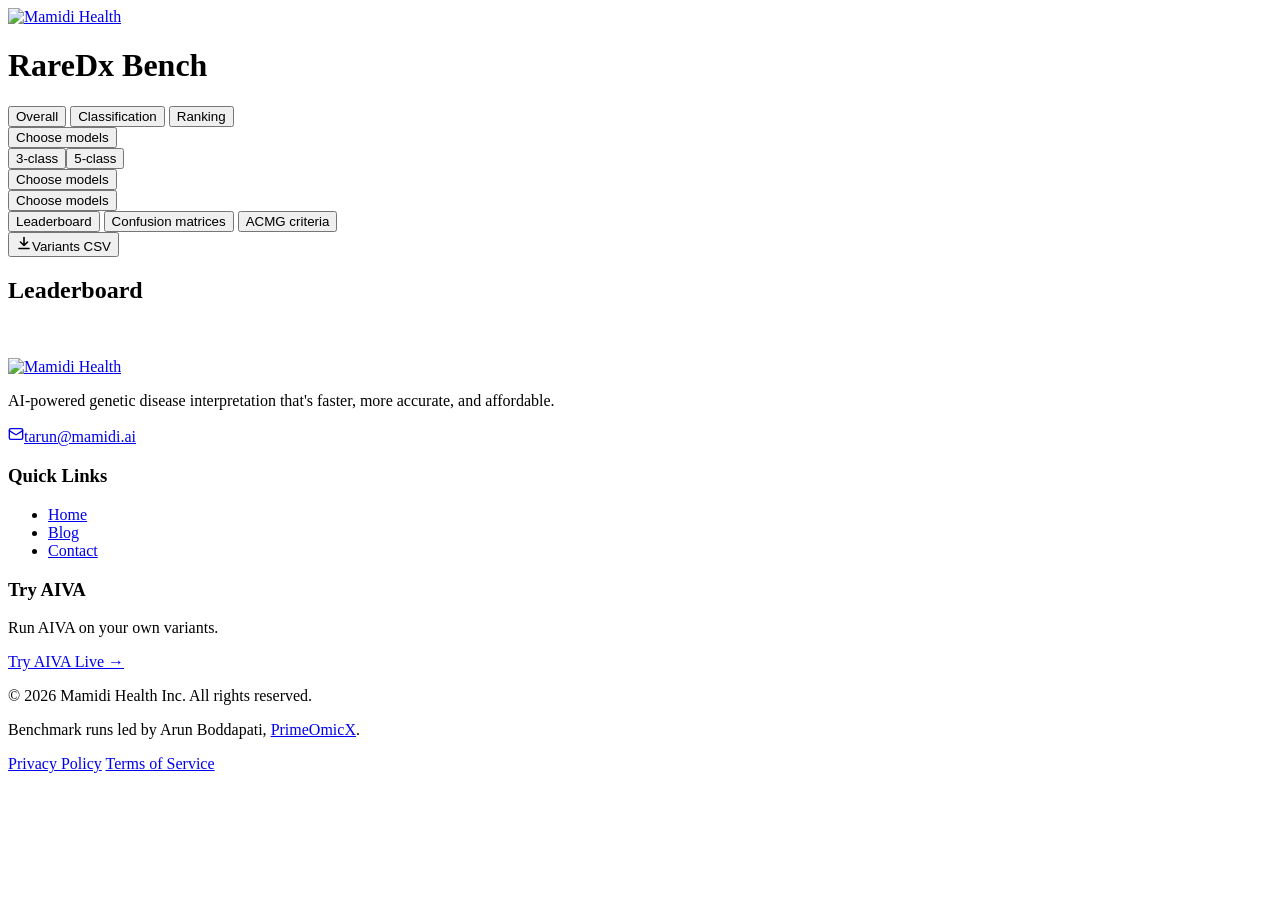
==== dashboard/template.html @ 3961a1dd "feat(ranking): add Gemini 3.8 Flash, Argon, Hydrogen & 311 challenge ranking benchmark - Evaluated 3" ====
<!DOCTYPE html>
<html lang="en">
<head>
<meta charset="UTF-8">
<meta name="viewport" content="width=device-width, initial-scale=1">
<meta http-equiv="Cache-Control" content="no-cache, no-store, must-revalidate">
<meta http-equiv="Pragma" content="no-cache">
<meta http-equiv="Expires" content="0">
<title>RareDx Bench: Rare Disease Diagnostics Benchmark</title>
<link rel="icon" type="image/png" href="__MAMIDI_ICON__">
<style id="fontFaces">__FONT_FACES__</style>
<style>
/* @include css/base.css */
/* @include css/views.css */
</style>
</head>
<body>

<header class="app-header">
  <div class="wrap bar">
    <div class="brand">
      <a class="brand-logo" href="https://mamidi.ai/" target="_blank" rel="noopener"><img src="__MAMIDI_LOGO__" alt="Mamidi Health" width="36" height="36"></a>
      <h1>RareDx Bench</h1>
    </div>
    <nav class="sections" role="tablist" aria-label="Benchmarks">
      <button class="section-tab" role="tab" type="button" data-section="overall">Overall</button>
      <button class="section-tab" role="tab" type="button" data-section="classification">Classification</button>
      <button class="section-tab" role="tab" type="button" data-section="ranking">Ranking</button>
    </nav>
  </div>
</header>

<div class="tab-bar">
  <div class="wrap viewrow">
    <div class="view-tools">
      <div class="vt" data-for="leaderboard">
        <div class="lb-pick">
          <div class="picker">
            <button type="button" class="btn picker-btn" id="lbPickBtn" aria-haspopup="true" aria-expanded="false">Choose models</button>
            <div class="picker-pop" id="lbPickPop" hidden>
              <input type="search" id="lbPickQ" placeholder="Search models" aria-label="Search models">
              <div class="picker-list" id="lbPickList"></div>
              <p class="picker-note">The leaderboard, scatter and agreement heatmap show only the selected models.</p>
            </div>
          </div>
          <button type="button" class="btn picker-btn" id="lbAllBtn" hidden>Show all</button>
        </div>
        <div class="seg" id="lbScaleSeg" role="group" aria-label="Classification scale for every leaderboard figure">
          <button data-v="3" type="button">3-class</button><button data-v="5" type="button">5-class</button>
        </div>
      </div>
      <div class="vt" data-for="confusion">
        <div class="lb-pick">
          <div class="picker">
            <button type="button" class="btn picker-btn" id="cmPickBtn" aria-haspopup="true" aria-expanded="false">Choose models</button>
            <div class="picker-pop" id="cmPickPop" hidden>
              <input type="search" id="cmPickQ" placeholder="Search models" aria-label="Search models">
              <div class="picker-list" id="cmPickList"></div>
              <p class="picker-note">Confusion matrices are drawn for the selected models only.</p>
            </div>
          </div>
          <button type="button" class="btn picker-btn" id="cmAllBtn" hidden>Show all</button>
        </div>
      </div>
      <div class="vt" data-for="criteria">
        <div class="lb-pick">
          <div class="picker">
            <button type="button" class="btn picker-btn" id="critPickBtn" aria-haspopup="true" aria-expanded="false">Choose models</button>
            <div class="picker-pop" id="critPickPop" hidden>
              <input type="search" id="critPickQ" placeholder="Search models" aria-label="Search models">
              <div class="picker-list" id="critPickList"></div>
              <p class="picker-note">The criteria charts show the selected models only.</p>
            </div>
          </div>
          <button type="button" class="btn picker-btn" id="critAllBtn" hidden>Show all</button>
        </div>
      </div>
    </div>
    <nav class="tabs" role="tablist" aria-label="Classification views">
      <button class="tab" role="tab" data-tab="leaderboard">Leaderboard</button>
      <button class="tab" role="tab" data-tab="confusion">Confusion matrices</button>
      <button class="tab" role="tab" data-tab="criteria">ACMG criteria</button>
    </nav>
    <div class="bench-actions">
      <button class="btn btn-icon cls-only" id="csvBtn" type="button" title="Every benchmark variant with the expert classification and each model's call"><svg width="16" height="16" viewBox="0 0 16 16" fill="none" stroke="currentColor" stroke-width="1.6" stroke-linecap="round" stroke-linejoin="round" aria-hidden="true"><path d="M8 2.5v8M4.5 7 8 10.5 11.5 7M3 13.5h10"/></svg>Variants CSV</button>
    </div>
  </div>
</div>

<main class="wrap">

  <!-- OVERALL: a snapshot of each benchmark -->
  <section class="view" id="view-overall" role="tabpanel" hidden>
    <h2 class="sr-only">Overall</h2>
    <div class="card fig-main lb-card" data-static>
      <div class="card-head">
        <div>
          <h3>Variant classification: F1 score by expert classification, 3-class</h3>
          <p id="ovSub"></p>
        </div>
      </div>
      <div class="table-wrap"><table id="ovTable" class="lbt"></table></div>
      <p class="note" id="ovNote"></p>
    </div>
    <div class="card fig-main lb-card" data-static>
      <div class="card-head">
        <div>
          <h3>Variant ranking: Gene prioritization across rare disease cases</h3>
          <p id="ovRankSub"></p>
        </div>
        <div class="seg" id="ovCohortSeg" role="group" aria-label="Ranking evaluation cohort">
          <button data-v="challenge_311" type="button" aria-pressed="true">311 Challenge</button>
          <button data-v="full_1396" type="button">Full (1,396)</button>
        </div>
      </div>
      <div class="table-wrap"><table id="ovRankTable" class="lbt"></table></div>
      <p class="note" id="ovRankNote"></p>
    </div>
  </section>

  <!-- LEADERBOARD -->
  <section class="view" id="view-leaderboard" role="tabpanel">
    <h2 class="sr-only">Leaderboard</h2>
    <div class="card fig-main lb-card" data-static>
      <div class="card-head">
        <div>
          <h3 id="lbTitle"></h3>
          <p id="lbSub"></p>
        </div>
      </div>
      <div class="table-wrap"><table id="lbTable" class="lbt"></table></div>
      <p class="note" id="lbNote"></p>
    </div>
    <div class="card" id="lbScatterCard" data-static>
      <div class="card-head">
        <div>
          <h3 id="scTitle"></h3>
          <p id="scSub"></p>
        </div>
      </div>
      <div id="lbScatter"></div>
    </div>
    <div class="card" id="agreeCard" data-static>
      <div class="card-head">
        <div><h3 id="agreeTitle"></h3><p id="agreeSub"></p></div>
        <div class="controls">
          <div class="scale"><span id="agreeMin"></span><span class="ramp"></span><span id="agreeMax"></span></div>
        </div>
      </div>
      <div class="table-wrap"><table class="heat" id="agreeHeat"></table></div>
      <p class="note" id="agreeNote"></p>
    </div>
  </section>

  <!-- CONFUSION -->
  <section class="view" id="view-confusion" role="tabpanel" hidden>
    <h2 class="sr-only">Confusion matrices</h2>
    <div class="card fig-main" data-static>
      <div class="card-head">
        <div><h3>Confusion matrices</h3><p id="cmSub"></p></div>
        <div class="controls">
          <div class="seg" id="cmScaleSeg" role="group" aria-label="Class granularity">
            <button data-v="5" type="button">5-class</button><button data-v="3" type="button">3-class</button>
          </div>
          <div class="seg" id="cmModeSeg" role="group" aria-label="Cell values">
            <button data-v="count" type="button">Counts</button><button data-v="pct" type="button">Row %</button>
          </div>
        </div>
      </div>
      <div class="cm-grid" id="cmGrid"></div>
    </div>
  </section>

  <!-- CRITERIA -->
  <section class="view" id="view-criteria" role="tabpanel" hidden>
    <h2 class="sr-only">ACMG/AMP criteria invoked</h2>
    <div class="card fig-main" data-static>
      <div class="card-head">
        <div><h3>Criteria cited, pathogenic and benign evidence</h3><p>Share of variants for which each model cited a criterion, with strength modifiers collapsed (PM2_Supporting counts as PM2). Dot area is the share, on one scale for every criterion.<span class="ui-hint"> Hover a dot for the variant count.</span></p></div>
        <div class="cg-key" id="critKey" aria-hidden="true"></div>
      </div>
      <div class="table-wrap"><table class="lbt cg" id="critGrid"></table></div>
    </div>
  </section>

  <!-- VARIANT RANKING -->
  <section class="view" id="view-ranking" role="tabpanel" hidden>
    <h2 class="sr-only">Variant ranking leaderboard</h2>
    <div class="card fig-main lb-card" data-static>
      <div class="card-head">
        <div>
          <h3 id="rkTitle">Variant ranking: Gene prioritization across rare disease cases</h3>
          <p id="rkSub"></p>
        </div>
        <div class="seg" id="rkCohortSeg" role="group" aria-label="Ranking evaluation cohort">
          <button data-v="challenge_311" type="button" aria-pressed="true">311 Challenge Cohort</button>
          <button data-v="full_1396" type="button">Full Cohort (1,396)</button>
        </div>
      </div>
      <div class="table-wrap"><table id="rkTable" class="lbt"></table></div>
      <p class="note" id="rkNote"></p>
    </div>
  </section>

  <p class="page-note" id="archivedNote"></p>
</main>

<footer class="site-footer">
  <div class="wrap">
    <div class="sf-grid">
      <div class="sf-brand">
        <a class="sf-logo" href="https://mamidi.ai/" target="_blank" rel="noopener"><img src="__MAMIDI_WORDMARK__" alt="Mamidi Health" width="160" height="40"></a>
        <p>AI-powered genetic disease interpretation that's faster, more accurate, and affordable.</p>
        <a class="sf-mail" href="mailto:tarun@mamidi.ai"><svg width="16" height="16" viewBox="0 0 24 24" fill="none" stroke="currentColor" stroke-width="2" stroke-linecap="round" stroke-linejoin="round" aria-hidden="true"><rect x="2" y="4" width="20" height="16" rx="2"/><path d="m22 7-8.97 5.7a1.94 1.94 0 0 1-2.06 0L2 7"/></svg>tarun@mamidi.ai</a>
      </div>
      <div>
        <h3>Quick Links</h3>
        <ul>
          <li><a href="https://mamidi.ai/" target="_blank" rel="noopener">Home</a></li>
          <li><a href="https://mamidi.ai/blogs" target="_blank" rel="noopener">Blog</a></li>
          <li><a href="https://mamidi.ai/contact" target="_blank" rel="noopener">Contact</a></li>
        </ul>
      </div>
      <div class="sf-cta">
        <h3>Try AIVA</h3>
        <p>Run AIVA on your own variants.</p>
        <a class="sf-btn" href="https://chat.aivaportal.com" target="_blank" rel="noopener">Try AIVA Live <span aria-hidden="true">&rarr;</span></a>
      </div>
    </div>
    <div class="sf-bottom">
      <div class="sf-credits">
        <p>&copy; <span id="sfYear">2026</span> Mamidi Health Inc. All rights reserved.</p>
        <p>Benchmark runs led by Arun Boddapati, <a href="https://primeomicx.com/" target="_blank" rel="noopener">PrimeOmicX</a>.</p>
      </div>
      <nav class="sf-legal" aria-label="Legal">
        <a href="https://mamidi.ai/privacy-policy" target="_blank" rel="noopener">Privacy Policy</a>
        <a href="https://mamidi.ai/terms-of-service" target="_blank" rel="noopener">Terms of Service</a>
      </nav>
    </div>
  </div>
</footer>


<div id="tip" hidden></div>
<div class="toast" id="toast" hidden></div>

<script>
window.BENCHMARK_DATA = __BENCHMARK_DATA__;
</script>
<script>
(function () {
  "use strict";

  // @include js/core.js
  // @include js/leaderboard.js
  // @include js/views.js
  // @include js/figure-svg.js
  // @include js/figure-files.js
  // ---------- wiring ----------
  document.querySelectorAll(".tab").forEach((b) => (b.onclick = () => setTab(b.dataset.tab)));
  document.querySelectorAll(".section-tab").forEach((b) => (b.onclick = () => setTab(b.dataset.section === "classification" ? state.clsTab || "leaderboard" : b.dataset.section)));
  $("csvBtn").onclick = downloadVariantsCsv;
  window.addEventListener("hashchange", () => { applyHash(); pruneShown(); setTab(state.tab); });
  let resizeT;
  window.addEventListener("resize", () => { clearTimeout(resizeT); resizeT = setTimeout(() => { if (RENDER[state.tab]) RENDER[state.tab](); }, 150); });

  setupExport();
  setupLbScatter();
  Object.keys(SHOWN).forEach(setupShownPicker);
  applyHash();
  renderAll();
})();
</script>
</body>
</html>
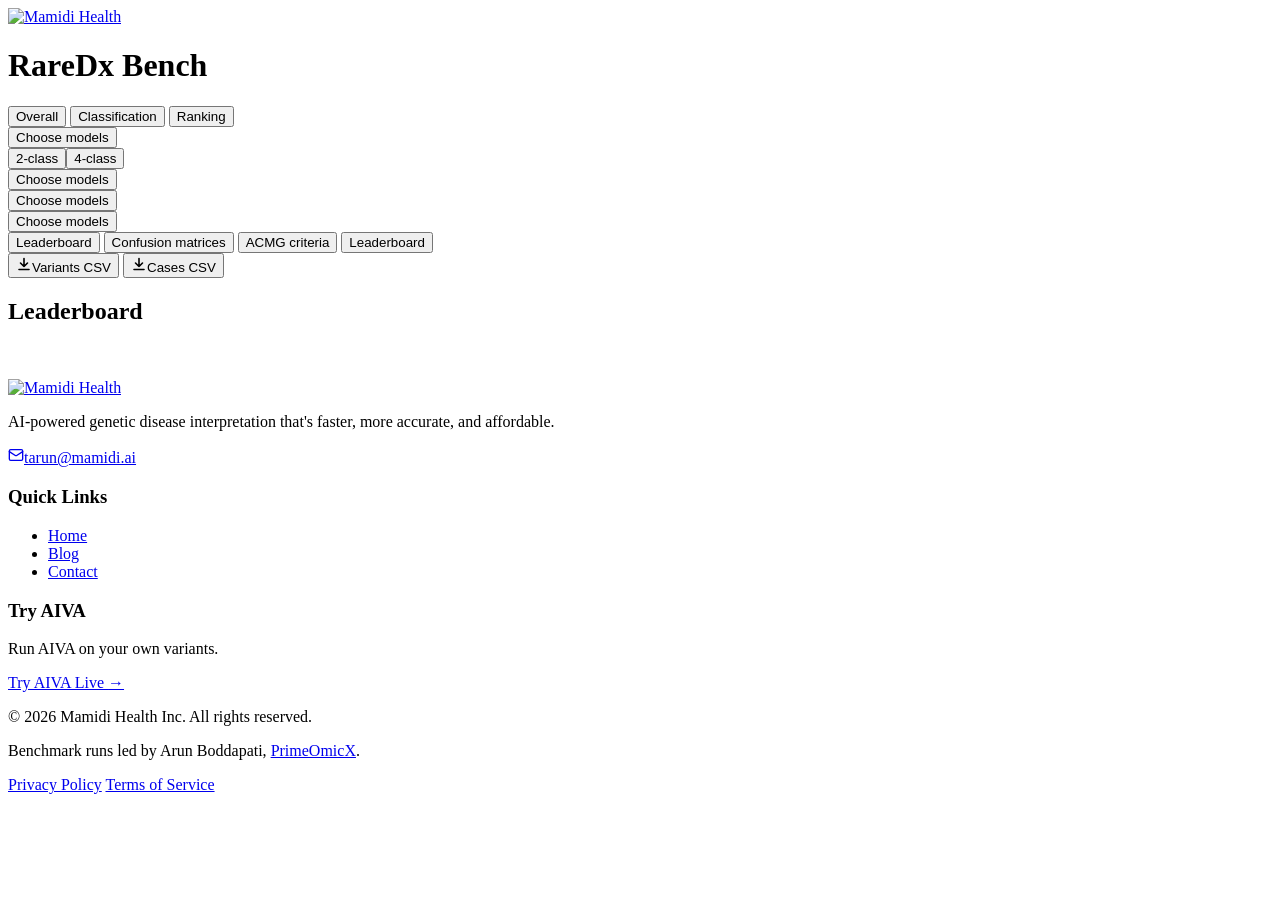
==== commit 2cd6b59d: "feat(ranking): add top bar with models filter, leaderboard tab, and cases CSV export" ====
--- a/dashboard/template.html
+++ b/dashboard/template.html
@@ -46,7 +46,7 @@
           <button type="button" class="btn picker-btn" id="lbAllBtn" hidden>Show all</button>
         </div>
         <div class="seg" id="lbScaleSeg" role="group" aria-label="Classification scale for every leaderboard figure">
-          <button data-v="3" type="button">3-class</button><button data-v="5" type="button">5-class</button>
+          <button data-v="2" type="button">2-class</button><button data-v="4" type="button">4-class</button>
         </div>
       </div>
       <div class="vt" data-for="confusion">
@@ -75,14 +75,29 @@
           <button type="button" class="btn picker-btn" id="critAllBtn" hidden>Show all</button>
         </div>
       </div>
-    </div>
-    <nav class="tabs" role="tablist" aria-label="Classification views">
-      <button class="tab" role="tab" data-tab="leaderboard">Leaderboard</button>
-      <button class="tab" role="tab" data-tab="confusion">Confusion matrices</button>
-      <button class="tab" role="tab" data-tab="criteria">ACMG criteria</button>
+      <div class="vt rk-only" data-for="ranking">
+        <div class="lb-pick">
+          <div class="picker">
+            <button type="button" class="btn picker-btn" id="rkPickBtn" aria-haspopup="true" aria-expanded="false">Choose models</button>
+            <div class="picker-pop" id="rkPickPop" hidden>
+              <input type="search" id="rkPickQ" placeholder="Search models" aria-label="Search models">
+              <div class="picker-list" id="rkPickList"></div>
+              <p class="picker-note">The ranking leaderboard shows only the selected models.</p>
+            </div>
+          </div>
+          <button type="button" class="btn picker-btn" id="rkAllBtn" hidden>Show all</button>
+        </div>
+      </div>
+    </div>
+    <nav class="tabs" role="tablist" aria-label="Views">
+      <button class="tab cls-only" role="tab" data-tab="leaderboard">Leaderboard</button>
+      <button class="tab cls-only" role="tab" data-tab="confusion">Confusion matrices</button>
+      <button class="tab cls-only" role="tab" data-tab="criteria">ACMG criteria</button>
+      <button class="tab rk-only" role="tab" data-tab="ranking">Leaderboard</button>
     </nav>
     <div class="bench-actions">
       <button class="btn btn-icon cls-only" id="csvBtn" type="button" title="Every benchmark variant with the expert classification and each model's call"><svg width="16" height="16" viewBox="0 0 16 16" fill="none" stroke="currentColor" stroke-width="1.6" stroke-linecap="round" stroke-linejoin="round" aria-hidden="true"><path d="M8 2.5v8M4.5 7 8 10.5 11.5 7M3 13.5h10"/></svg>Variants CSV</button>
+      <button class="btn btn-icon rk-only" id="rkCsvBtn" type="button" title="Download 311 ranking benchmark cases with causal gene and model ranks"><svg width="16" height="16" viewBox="0 0 16 16" fill="none" stroke="currentColor" stroke-width="1.6" stroke-linecap="round" stroke-linejoin="round" aria-hidden="true"><path d="M8 2.5v8M4.5 7 8 10.5 11.5 7M3 13.5h10"/></svg>Cases CSV</button>
     </div>
   </div>
 </div>
@@ -95,7 +110,7 @@
     <div class="card fig-main lb-card" data-static>
       <div class="card-head">
         <div>
-          <h3>Variant classification: F1 score by expert classification, 3-class</h3>
+          <h3>Variant classification</h3>
           <p id="ovSub"></p>
         </div>
       </div>
@@ -105,12 +120,8 @@
     <div class="card fig-main lb-card" data-static>
       <div class="card-head">
         <div>
-          <h3>Variant ranking: Gene prioritization across rare disease cases</h3>
+          <h3>Variant ranking</h3>
           <p id="ovRankSub"></p>
-        </div>
-        <div class="seg" id="ovCohortSeg" role="group" aria-label="Ranking evaluation cohort">
-          <button data-v="challenge_311" type="button" aria-pressed="true">311 Challenge</button>
-          <button data-v="full_1396" type="button">Full (1,396)</button>
         </div>
       </div>
       <div class="table-wrap"><table id="ovRankTable" class="lbt"></table></div>
@@ -160,7 +171,7 @@
         <div><h3>Confusion matrices</h3><p id="cmSub"></p></div>
         <div class="controls">
           <div class="seg" id="cmScaleSeg" role="group" aria-label="Class granularity">
-            <button data-v="5" type="button">5-class</button><button data-v="3" type="button">3-class</button>
+            <button data-v="4" type="button">4-class</button><button data-v="2" type="button">2-class</button>
           </div>
           <div class="seg" id="cmModeSeg" role="group" aria-label="Cell values">
             <button data-v="count" type="button">Counts</button><button data-v="pct" type="button">Row %</button>
@@ -176,7 +187,7 @@
     <h2 class="sr-only">ACMG/AMP criteria invoked</h2>
     <div class="card fig-main" data-static>
       <div class="card-head">
-        <div><h3>Criteria cited, pathogenic and benign evidence</h3><p>Share of variants for which each model cited a criterion, with strength modifiers collapsed (PM2_Supporting counts as PM2). Dot area is the share, on one scale for every criterion.<span class="ui-hint"> Hover a dot for the variant count.</span></p></div>
+        <div><h3>ACMG criteria invoked</h3><p>Share of variants citing each criterion.<span class="ui-hint"> Hover a dot for variant count.</span></p></div>
         <div class="cg-key" id="critKey" aria-hidden="true"></div>
       </div>
       <div class="table-wrap"><table class="lbt cg" id="critGrid"></table></div>
@@ -189,12 +200,8 @@
     <div class="card fig-main lb-card" data-static>
       <div class="card-head">
         <div>
-          <h3 id="rkTitle">Variant ranking: Gene prioritization across rare disease cases</h3>
+          <h3 id="rkTitle">Variant ranking (311 cases)</h3>
           <p id="rkSub"></p>
-        </div>
-        <div class="seg" id="rkCohortSeg" role="group" aria-label="Ranking evaluation cohort">
-          <button data-v="challenge_311" type="button" aria-pressed="true">311 Challenge Cohort</button>
-          <button data-v="full_1396" type="button">Full Cohort (1,396)</button>
         </div>
       </div>
       <div class="table-wrap"><table id="rkTable" class="lbt"></table></div>
@@ -260,6 +267,7 @@
   document.querySelectorAll(".tab").forEach((b) => (b.onclick = () => setTab(b.dataset.tab)));
   document.querySelectorAll(".section-tab").forEach((b) => (b.onclick = () => setTab(b.dataset.section === "classification" ? state.clsTab || "leaderboard" : b.dataset.section)));
   $("csvBtn").onclick = downloadVariantsCsv;
+  if ($("rkCsvBtn")) $("rkCsvBtn").onclick = downloadCasesCsv;
   window.addEventListener("hashchange", () => { applyHash(); pruneShown(); setTab(state.tab); });
   let resizeT;
   window.addEventListener("resize", () => { clearTimeout(resizeT); resizeT = setTimeout(() => { if (RENDER[state.tab]) RENDER[state.tab](); }, 150); });
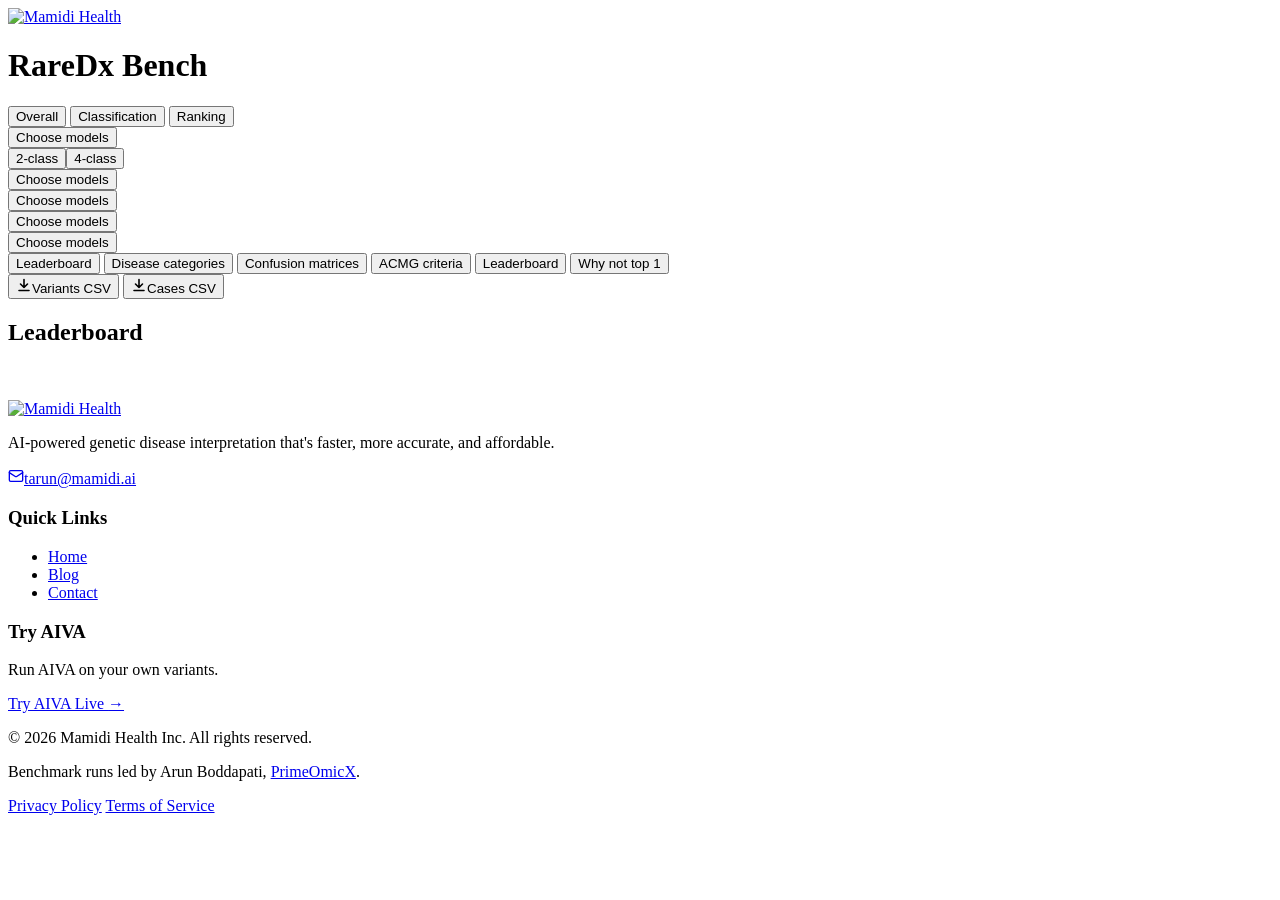
==== commit eb64ac61: "feat(ranking): add Claude Code ranking results and rename distractor tab to Why not top 1" ====
--- a/dashboard/template.html
+++ b/dashboard/template.html
@@ -75,6 +75,19 @@
           <button type="button" class="btn picker-btn" id="critAllBtn" hidden>Show all</button>
         </div>
       </div>
+      <div class="vt rk-only" data-for="distractors">
+        <div class="lb-pick">
+          <div class="picker">
+            <button type="button" class="btn picker-btn" id="dxPickBtn" aria-haspopup="true" aria-expanded="false">Choose models</button>
+            <div class="picker-pop" id="dxPickPop" hidden>
+              <input type="search" id="dxPickQ" placeholder="Search models" aria-label="Search models">
+              <div class="picker-list" id="dxPickList"></div>
+              <p class="picker-note">The Why not top 1 chart shows only the selected models.</p>
+            </div>
+          </div>
+          <button type="button" class="btn picker-btn" id="dxAllBtn" hidden>Show all</button>
+        </div>
+      </div>
       <div class="vt rk-only" data-for="ranking">
         <div class="lb-pick">
           <div class="picker">
@@ -91,9 +104,11 @@
     </div>
     <nav class="tabs" role="tablist" aria-label="Views">
       <button class="tab cls-only" role="tab" data-tab="leaderboard">Leaderboard</button>
+      <button class="tab cls-only" role="tab" data-tab="categories">Disease categories</button>
       <button class="tab cls-only" role="tab" data-tab="confusion">Confusion matrices</button>
       <button class="tab cls-only" role="tab" data-tab="criteria">ACMG criteria</button>
       <button class="tab rk-only" role="tab" data-tab="ranking">Leaderboard</button>
+      <button class="tab rk-only" role="tab" data-tab="distractors">Why not top 1</button>
     </nav>
     <div class="bench-actions">
       <button class="btn btn-icon cls-only" id="csvBtn" type="button" title="Every benchmark variant with the expert classification and each model's call"><svg width="16" height="16" viewBox="0 0 16 16" fill="none" stroke="currentColor" stroke-width="1.6" stroke-linecap="round" stroke-linejoin="round" aria-hidden="true"><path d="M8 2.5v8M4.5 7 8 10.5 11.5 7M3 13.5h10"/></svg>Variants CSV</button>
@@ -107,6 +122,7 @@
   <!-- OVERALL: a snapshot of each benchmark -->
   <section class="view" id="view-overall" role="tabpanel" hidden>
     <h2 class="sr-only">Overall</h2>
+    <div class="ov-grid">
     <div class="card fig-main lb-card" data-static>
       <div class="card-head">
         <div>
@@ -114,7 +130,7 @@
           <p id="ovSub"></p>
         </div>
       </div>
-      <div class="table-wrap"><table id="ovTable" class="lbt"></table></div>
+      <div class="table-wrap"><table id="ovTable" class="ovt"></table></div>
       <p class="note" id="ovNote"></p>
     </div>
     <div class="card fig-main lb-card" data-static>
@@ -124,8 +140,9 @@
           <p id="ovRankSub"></p>
         </div>
       </div>
-      <div class="table-wrap"><table id="ovRankTable" class="lbt"></table></div>
+      <div class="table-wrap"><table id="ovRankTable" class="ovt"></table></div>
       <p class="note" id="ovRankNote"></p>
+    </div>
     </div>
   </section>
 
@@ -139,7 +156,7 @@
           <p id="lbSub"></p>
         </div>
       </div>
-      <div class="table-wrap"><table id="lbTable" class="lbt"></table></div>
+      <div class="table-wrap"><table id="lbTable" class="ovt"></table></div>
       <p class="note" id="lbNote"></p>
     </div>
     <div class="card" id="lbScatterCard" data-static>
@@ -160,6 +177,21 @@
       </div>
       <div class="table-wrap"><table class="heat" id="agreeHeat"></table></div>
       <p class="note" id="agreeNote"></p>
+    </div>
+  </section>
+
+  <!-- DISEASE CATEGORIES -->
+  <section class="view" id="view-categories" role="tabpanel" hidden>
+    <h2 class="sr-only">Disease categories</h2>
+    <div class="card fig-main lb-card" data-static>
+      <div class="card-head">
+        <div>
+          <h3 id="catTitle"></h3>
+          <p id="catSub"></p>
+        </div>
+      </div>
+      <div class="table-wrap"><table id="catTable" class="lbt"></table></div>
+      <p class="note" id="catNote"></p>
     </div>
   </section>
 
@@ -187,7 +219,7 @@
     <h2 class="sr-only">ACMG/AMP criteria invoked</h2>
     <div class="card fig-main" data-static>
       <div class="card-head">
-        <div><h3>ACMG criteria invoked</h3><p>Share of variants citing each criterion.<span class="ui-hint"> Hover a dot for variant count.</span></p></div>
+        <div><h3>ACMG criteria invoked</h3><p>Share of variants citing each criterion.<span class="ui-hint"> Hover a criterion for its definition, or a dot for the variant count.</span></p></div>
         <div class="cg-key" id="critKey" aria-hidden="true"></div>
       </div>
       <div class="table-wrap"><table class="lbt cg" id="critGrid"></table></div>
@@ -204,8 +236,24 @@
           <p id="rkSub"></p>
         </div>
       </div>
-      <div class="table-wrap"><table id="rkTable" class="lbt"></table></div>
+      <div class="table-wrap"><table id="rkTable" class="ovt"></table></div>
       <p class="note" id="rkNote"></p>
+    </div>
+  </section>
+
+  <!-- DISTRACTOR GENES -->
+  <section class="view" id="view-distractors" role="tabpanel" hidden>
+    <h2 class="sr-only">Why the causal gene was not ranked first</h2>
+    <div class="card fig-main" data-static>
+      <div class="card-head">
+        <div>
+          <h3 id="dxTitle">Why the causal gene was not ranked first</h3>
+          <p id="dxSub"></p>
+        </div>
+        <div class="cg-key" id="dxKey" aria-hidden="true"></div>
+      </div>
+      <div class="table-wrap"><table class="lbt cg" id="dxGrid"></table></div>
+      <p class="note" id="dxNote"></p>
     </div>
   </section>
 
@@ -265,7 +313,7 @@
   // @include js/figure-files.js
   // ---------- wiring ----------
   document.querySelectorAll(".tab").forEach((b) => (b.onclick = () => setTab(b.dataset.tab)));
-  document.querySelectorAll(".section-tab").forEach((b) => (b.onclick = () => setTab(b.dataset.section === "classification" ? state.clsTab || "leaderboard" : b.dataset.section)));
+  document.querySelectorAll(".section-tab").forEach((b) => (b.onclick = () => setTab(b.dataset.section === "classification" ? state.clsTab || "leaderboard" : b.dataset.section === "ranking" ? state.rkTab || "ranking" : b.dataset.section)));
   $("csvBtn").onclick = downloadVariantsCsv;
   if ($("rkCsvBtn")) $("rkCsvBtn").onclick = downloadCasesCsv;
   window.addEventListener("hashchange", () => { applyHash(); pruneShown(); setTab(state.tab); });
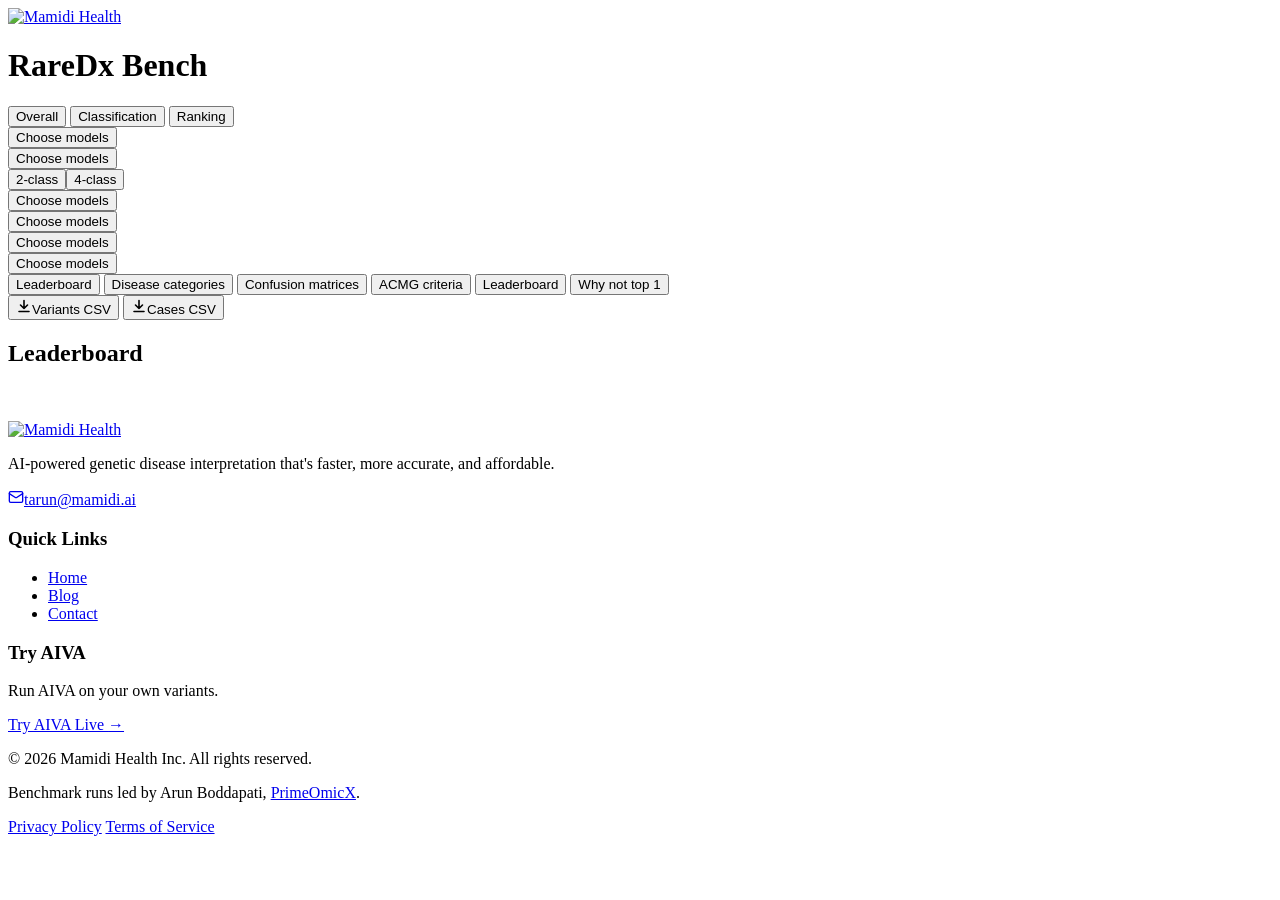
==== commit 95366bc4: "feat(overall): add model filter to the Overall page One Choose models picker filters both the classi" ====
--- a/dashboard/template.html
+++ b/dashboard/template.html
@@ -33,6 +33,19 @@
 <div class="tab-bar">
   <div class="wrap viewrow">
     <div class="view-tools">
+      <div class="vt" data-for="overall">
+        <div class="lb-pick">
+          <div class="picker">
+            <button type="button" class="btn picker-btn" id="ovPickBtn" aria-haspopup="true" aria-expanded="false">Choose models</button>
+            <div class="picker-pop" id="ovPickPop" hidden>
+              <input type="search" id="ovPickQ" placeholder="Search models" aria-label="Search models">
+              <div class="picker-list" id="ovPickList"></div>
+              <p class="picker-note">Both Overall tables show only the selected models.</p>
+            </div>
+          </div>
+          <button type="button" class="btn picker-btn" id="ovAllBtn" hidden>Show all</button>
+        </div>
+      </div>
       <div class="vt" data-for="leaderboard">
         <div class="lb-pick">
           <div class="picker">
@@ -241,7 +254,7 @@
     </div>
   </section>
 
-  <!-- DISTRACTOR GENES -->
+  <!-- WHY NOT TOP 1 -->
   <section class="view" id="view-distractors" role="tabpanel" hidden>
     <h2 class="sr-only">Why the causal gene was not ranked first</h2>
     <div class="card fig-main" data-static>
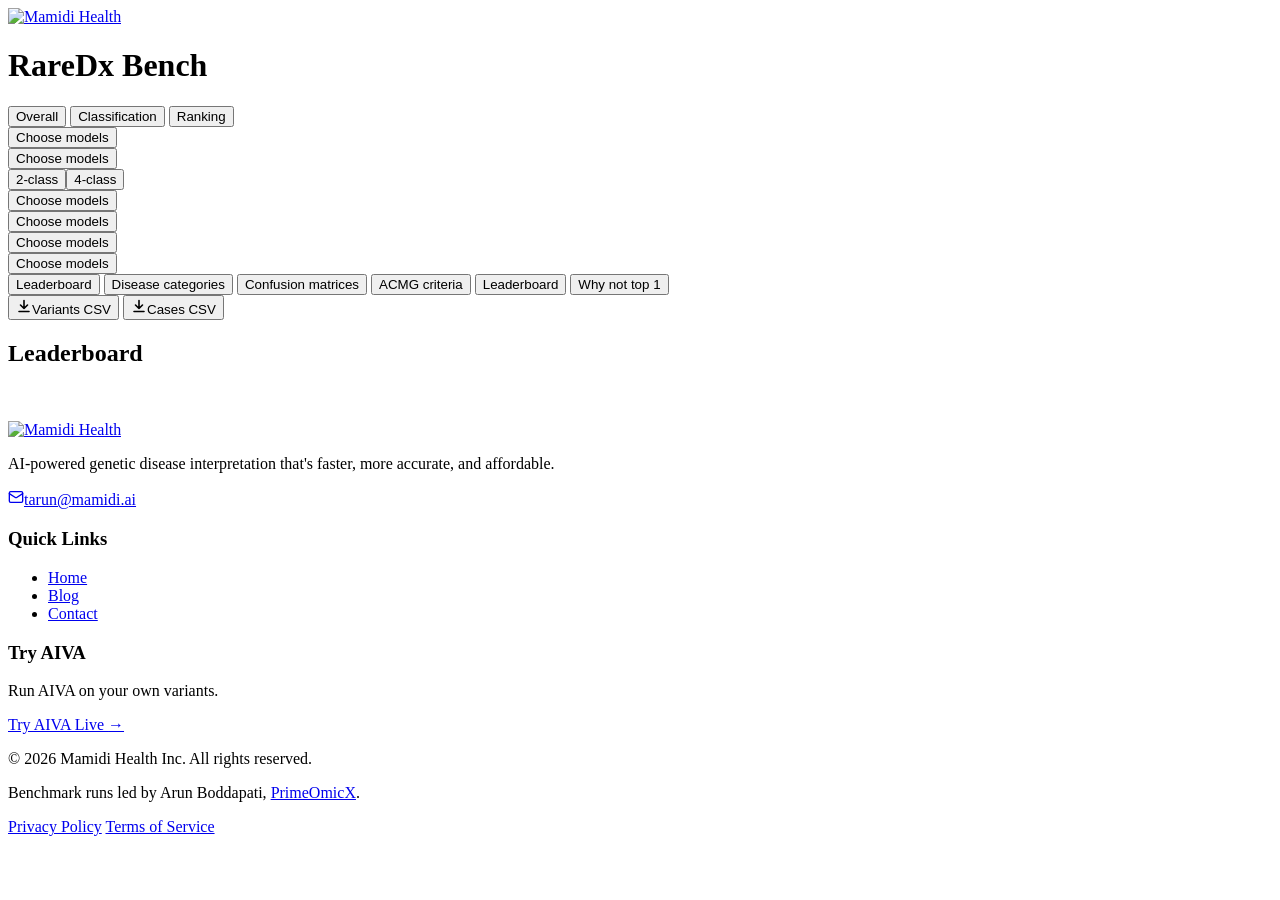
==== commit 18e534cf: "feat(overall): add intro explaining the two benchmarks" ====
--- a/dashboard/template.html
+++ b/dashboard/template.html
@@ -135,6 +135,7 @@
   <!-- OVERALL: a snapshot of each benchmark -->
   <section class="view" id="view-overall" role="tabpanel" hidden>
     <h2 class="sr-only">Overall</h2>
+    <div class="ov-intro" id="ovIntro"></div>
     <div class="ov-grid">
     <div class="card fig-main lb-card" data-static>
       <div class="card-head">
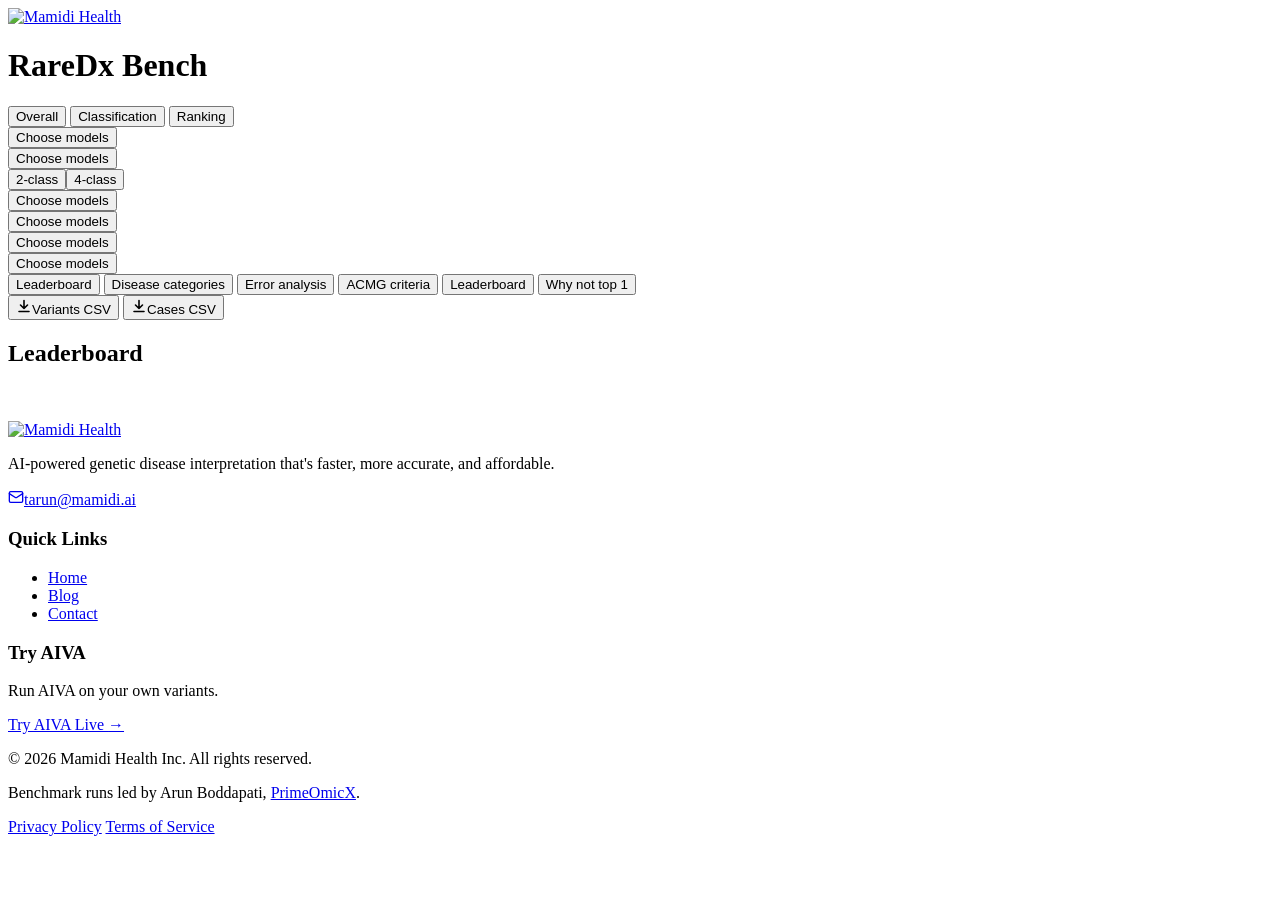
==== commit e096a157: "feat(classification): rename Confusion matrices tab to Error analysis, clearer overview legend Renam" ====
--- a/dashboard/template.html
+++ b/dashboard/template.html
@@ -118,7 +118,7 @@
     <nav class="tabs" role="tablist" aria-label="Views">
       <button class="tab cls-only" role="tab" data-tab="leaderboard">Leaderboard</button>
       <button class="tab cls-only" role="tab" data-tab="categories">Disease categories</button>
-      <button class="tab cls-only" role="tab" data-tab="confusion">Confusion matrices</button>
+      <button class="tab cls-only" role="tab" data-tab="confusion">Error analysis</button>
       <button class="tab cls-only" role="tab" data-tab="criteria">ACMG criteria</button>
       <button class="tab rk-only" role="tab" data-tab="ranking">Leaderboard</button>
       <button class="tab rk-only" role="tab" data-tab="distractors">Why not top 1</button>
@@ -211,19 +211,23 @@
 
   <!-- CONFUSION -->
   <section class="view" id="view-confusion" role="tabpanel" hidden>
-    <h2 class="sr-only">Confusion matrices</h2>
+    <h2 class="sr-only">Error analysis</h2>
     <div class="card fig-main" data-static>
       <div class="card-head">
-        <div><h3>Confusion matrices</h3><p id="cmSub"></p></div>
+        <div><h3>Error analysis</h3><p id="cmSub"></p></div>
         <div class="controls">
+          <div class="seg" id="cmViewSeg" role="group" aria-label="Confusion view">
+            <button data-v="overview" type="button">Overview</button><button data-v="matrix" type="button">Matrices</button>
+          </div>
           <div class="seg" id="cmScaleSeg" role="group" aria-label="Class granularity">
-            <button data-v="4" type="button">4-class</button><button data-v="2" type="button">2-class</button>
+            <button data-v="2" type="button">2-class</button><button data-v="4" type="button">4-class</button>
           </div>
           <div class="seg" id="cmModeSeg" role="group" aria-label="Cell values">
             <button data-v="count" type="button">Counts</button><button data-v="pct" type="button">Row %</button>
           </div>
         </div>
       </div>
+      <div class="cm-over" id="cmOverview"></div>
       <div class="cm-grid" id="cmGrid"></div>
     </div>
   </section>
